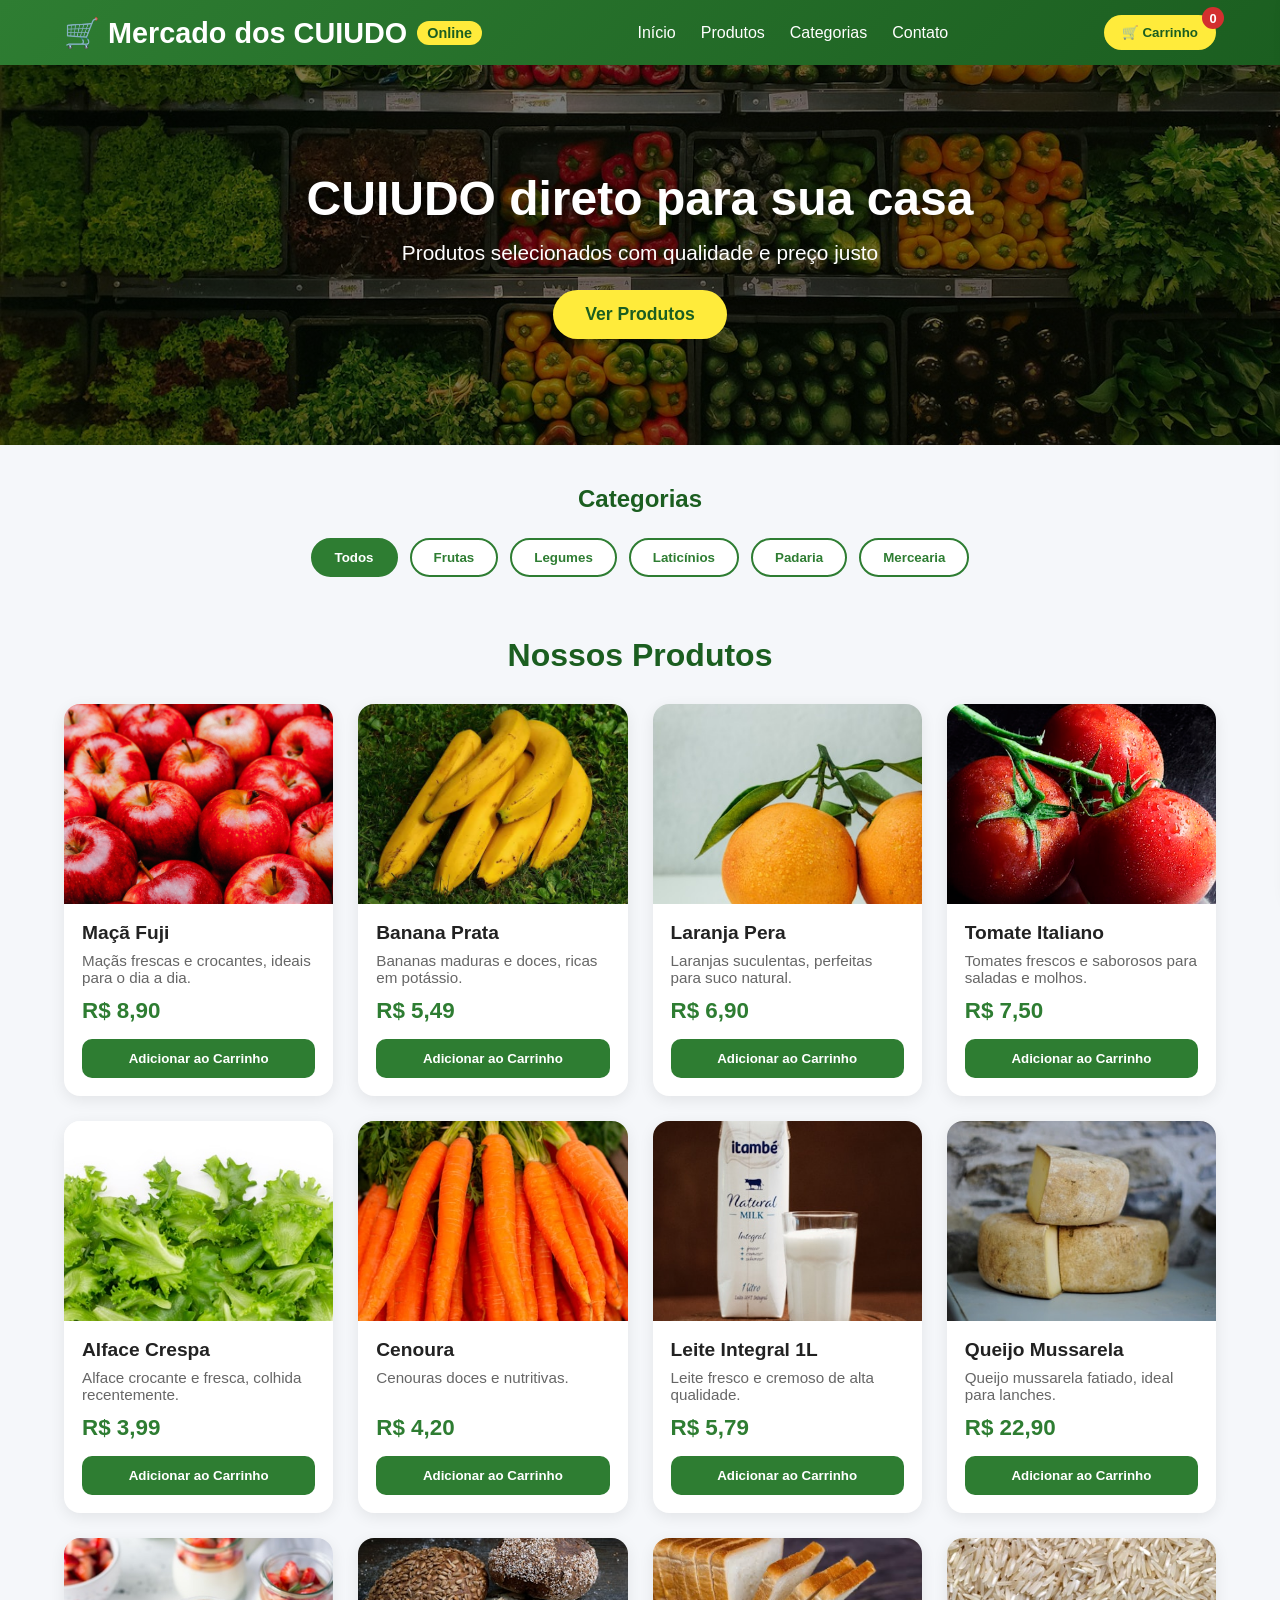
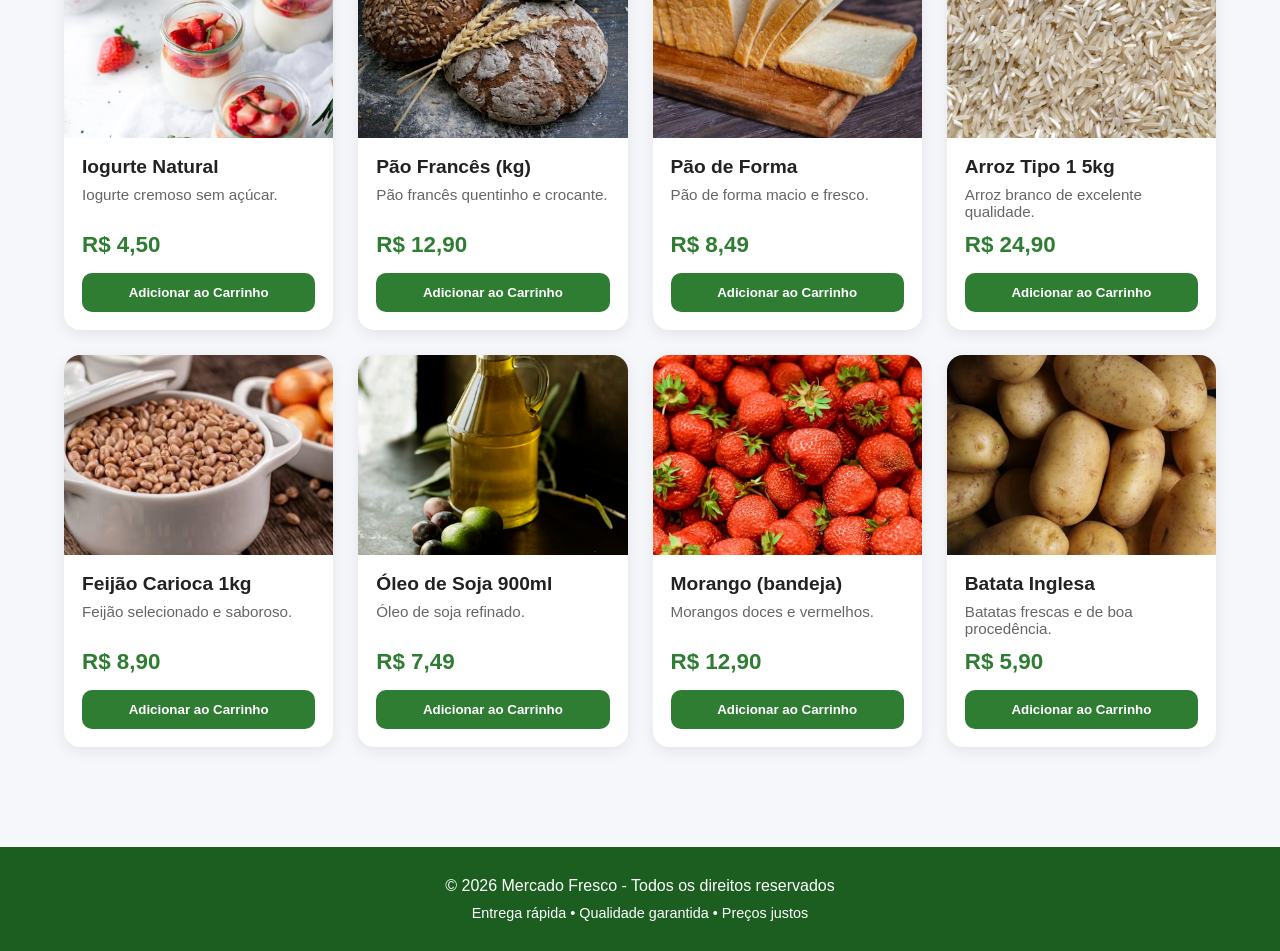
==== mercado-fresco (1)/index.html @ f6dec5c6 "Add files via upload" ====
<!DOCTYPE html>
<html lang="pt-BR">
<head>
  <meta charset="UTF-8">
  <meta name="viewport" content="width=device-width, initial-scale=1.0">
  <title>Mercado dos CUIUDO MAX - Supermercado INSANOS</title>
  <link rel="stylesheet" href="styles.css">
</head>
<body>

  <!-- Header -->
  <header>
    <div class="logo">
      🛒 Mercado dos CUIUDO <span>Online</span>
    </div>
    <nav>
      <a href="#home">Início</a>
      <a href="#produtos">Produtos</a>
      <a href="#categorias">Categorias</a>
      <a href="#contato">Contato</a>
    </nav>
    <button class="cart-btn" onclick="toggleCart()">
      🛒 Carrinho
      <span class="cart-count" id="cart-count">0</span>
    </button>
  </header>

  <!-- Hero -->
  <section class="hero" id="home">
    <div class="hero-content">
      <h1>CUIUDO direto para sua casa</h1>
      <p>Produtos selecionados com qualidade e preço justo</p>
      <button class="btn-primary" onclick="document.getElementById('produtos').scrollIntoView({behavior:'smooth'})">
        Ver Produtos
      </button>
    </div>
  </section>

  <!-- Categorias -->
  <section class="categories" id="categorias">
    <h2>Categorias</h2>
    <div class="cat-buttons">
      <button class="cat-btn active" onclick="filterProducts('todos')">Todos</button>
      <button class="cat-btn" onclick="filterProducts('frutas')">Frutas</button>
      <button class="cat-btn" onclick="filterProducts('legumes')">Legumes</button>
      <button class="cat-btn" onclick="filterProducts('laticinios')">Laticínios</button>
      <button class="cat-btn" onclick="filterProducts('padaria')">Padaria</button>
      <button class="cat-btn" onclick="filterProducts('mercearia')">Mercearia</button>
    </div>
  </section>

  <!-- Produtos -->
  <section class="products" id="produtos">
    <h2>Nossos Produtos</h2>
    <div class="product-grid" id="product-grid">
      <!-- Produtos serão inseridos via JavaScript -->
    </div>
  </section>

  <!-- Carrinho -->
  <div class="overlay" id="overlay" onclick="toggleCart()"></div>
  <div class="cart-sidebar" id="cart-sidebar">
    <div class="cart-header">
      <h3>Seu Carrinho</h3>
      <button class="close-cart" onclick="toggleCart()">×</button>
    </div>
    <div class="cart-items" id="cart-items">
      <p style="text-align:center; color:#999; margin-top:50px;">Seu carrinho está vazio</p>
    </div>
    <div class="cart-footer">
      <div class="total">
        <span>Total:</span>
        <span id="cart-total">R$ 0,00</span>
      </div>
      <button class="checkout-btn" onclick="checkout()">Finalizar Compra</button>
    </div>
  </div>

  <!-- Footer -->
  <footer id="contato">
    <p>© 2026 Mercado Fresco - Todos os direitos reservados</p>
    <p style="margin-top:10px; font-size:0.9rem;">Entrega rápida • Qualidade garantida • Preços justos</p>
  </footer>

  <script src="script.js"></script>
</body>
</html>
---- mercado-fresco (1)/styles.css ----
* {
  margin: 0;
  padding: 0;
  box-sizing: border-box;
  font-family: 'Segoe UI', Tahoma, Geneva, Verdana, sans-serif;
}

body {
  background-color: #f5f7fa;
  color: #333;
}

/* Header */
header {
  background: linear-gradient(135deg, #2e7d32, #1b5e20);
  color: white;
  padding: 15px 5%;
  display: flex;
  justify-content: space-between;
  align-items: center;
  position: sticky;
  top: 0;
  z-index: 100;
  box-shadow: 0 2px 10px rgba(0,0,0,0.2);
}

.logo {
  font-size: 1.8rem;
  font-weight: bold;
  display: flex;
  align-items: center;
  gap: 10px;
}

.logo span {
  background: #ffeb3b;
  color: #1b5e20;
  padding: 4px 10px;
  border-radius: 20px;
  font-size: 0.9rem;
}

nav {
  display: flex;
  gap: 25px;
}

nav a {
  color: white;
  text-decoration: none;
  font-weight: 500;
  transition: 0.3s;
}

nav a:hover {
  color: #ffeb3b;
}

.cart-btn {
  background: #ffeb3b;
  color: #1b5e20;
  border: none;
  padding: 10px 18px;
  border-radius: 30px;
  font-weight: bold;
  cursor: pointer;
  display: flex;
  align-items: center;
  gap: 8px;
  position: relative;
}

.cart-count {
  background: #d32f2f;
  color: white;
  border-radius: 50%;
  width: 22px;
  height: 22px;
  display: flex;
  align-items: center;
  justify-content: center;
  font-size: 0.8rem;
  position: absolute;
  top: -8px;
  right: -8px;
}

/* Hero */
.hero {
  background: linear-gradient(rgba(0,0,0,0.5), rgba(0,0,0,0.5)), 
              url('img/hero.jpg') center/cover;
  height: 380px;
  display: flex;
  align-items: center;
  justify-content: center;
  text-align: center;
  color: white;
}

.hero-content h1 {
  font-size: 3rem;
  margin-bottom: 15px;
  text-shadow: 2px 2px 8px rgba(0,0,0,0.6);
}

.hero-content p {
  font-size: 1.3rem;
  margin-bottom: 25px;
}

.btn-primary {
  background: #ffeb3b;
  color: #1b5e20;
  padding: 14px 32px;
  border: none;
  border-radius: 30px;
  font-size: 1.1rem;
  font-weight: bold;
  cursor: pointer;
  transition: 0.3s;
}

.btn-primary:hover {
  background: #fbc02d;
  transform: scale(1.05);
}

/* Categorias */
.categories {
  padding: 40px 5%;
  text-align: center;
}

.categories h2 {
  margin-bottom: 25px;
  color: #1b5e20;
}

.cat-buttons {
  display: flex;
  flex-wrap: wrap;
  justify-content: center;
  gap: 12px;
}

.cat-btn {
  background: white;
  border: 2px solid #2e7d32;
  color: #2e7d32;
  padding: 10px 22px;
  border-radius: 25px;
  cursor: pointer;
  font-weight: 600;
  transition: 0.3s;
}

.cat-btn:hover, .cat-btn.active {
  background: #2e7d32;
  color: white;
}

/* Produtos */
.products {
  padding: 20px 5% 60px;
}

.products h2 {
  text-align: center;
  margin-bottom: 30px;
  color: #1b5e20;
  font-size: 2rem;
}

.product-grid {
  display: grid;
  grid-template-columns: repeat(auto-fill, minmax(260px, 1fr));
  gap: 25px;
}

.product-card {
  background: white;
  border-radius: 16px;
  overflow: hidden;
  box-shadow: 0 4px 15px rgba(0,0,0,0.08);
  transition: 0.3s;
  display: flex;
  flex-direction: column;
}

.product-card:hover {
  transform: translateY(-8px);
  box-shadow: 0 12px 25px rgba(0,0,0,0.15);
}

.product-img {
  height: 200px;
  width: 100%;
  object-fit: cover;
}

.product-info {
  padding: 18px;
  flex-grow: 1;
  display: flex;
  flex-direction: column;
}

.product-info h3 {
  font-size: 1.2rem;
  margin-bottom: 8px;
  color: #222;
}

.product-info p {
  color: #666;
  font-size: 0.95rem;
  margin-bottom: 12px;
  flex-grow: 1;
}

.price {
  font-size: 1.4rem;
  font-weight: bold;
  color: #2e7d32;
  margin-bottom: 15px;
}

.add-btn {
  background: #2e7d32;
  color: white;
  border: none;
  padding: 12px;
  border-radius: 10px;
  font-weight: 600;
  cursor: pointer;
  transition: 0.3s;
  width: 100%;
}

.add-btn:hover {
  background: #1b5e20;
}

/* Carrinho lateral */
.cart-sidebar {
  position: fixed;
  top: 0;
  right: -400px;
  width: 380px;
  height: 100%;
  background: white;
  box-shadow: -5px 0 20px rgba(0,0,0,0.2);
  transition: 0.4s;
  z-index: 200;
  display: flex;
  flex-direction: column;
}

.cart-sidebar.open {
  right: 0;
}

.cart-header {
  background: #2e7d32;
  color: white;
  padding: 20px;
  display: flex;
  justify-content: space-between;
  align-items: center;
}

.close-cart {
  background: none;
  border: none;
  color: white;
  font-size: 1.8rem;
  cursor: pointer;
}

.cart-items {
  flex-grow: 1;
  overflow-y: auto;
  padding: 20px;
}

.cart-item {
  display: flex;
  gap: 15px;
  margin-bottom: 20px;
  border-bottom: 1px solid #eee;
  padding-bottom: 15px;
}

.cart-item img {
  width: 70px;
  height: 70px;
  object-fit: cover;
  border-radius: 8px;
}

.cart-item-info {
  flex-grow: 1;
}

.cart-item-info h4 {
  font-size: 1rem;
  margin-bottom: 5px;
}

.remove-btn {
  background: #ff5252;
  color: white;
  border: none;
  padding: 4px 10px;
  border-radius: 5px;
  cursor: pointer;
  font-size: 0.8rem;
}

.cart-footer {
  padding: 20px;
  border-top: 2px solid #eee;
}

.total {
  font-size: 1.4rem;
  font-weight: bold;
  margin-bottom: 15px;
  display: flex;
  justify-content: space-between;
}

.checkout-btn {
  background: #ffeb3b;
  color: #1b5e20;
  width: 100%;
  padding: 14px;
  border: none;
  border-radius: 10px;
  font-size: 1.1rem;
  font-weight: bold;
  cursor: pointer;
}

.overlay {
  position: fixed;
  top: 0;
  left: 0;
  width: 100%;
  height: 100%;
  background: rgba(0,0,0,0.5);
  z-index: 150;
  display: none;
}

.overlay.show {
  display: block;
}

/* Footer */
footer {
  background: #1b5e20;
  color: white;
  text-align: center;
  padding: 30px;
  margin-top: 40px;
}

/* Responsivo */
@media (max-width: 768px) {
  nav { 
    display: none; 
  }
  
  .hero-content h1 { 
    font-size: 2.2rem; 
  }
  
  .cart-sidebar { 
    width: 100%; 
    right: -100%; 
  }
}
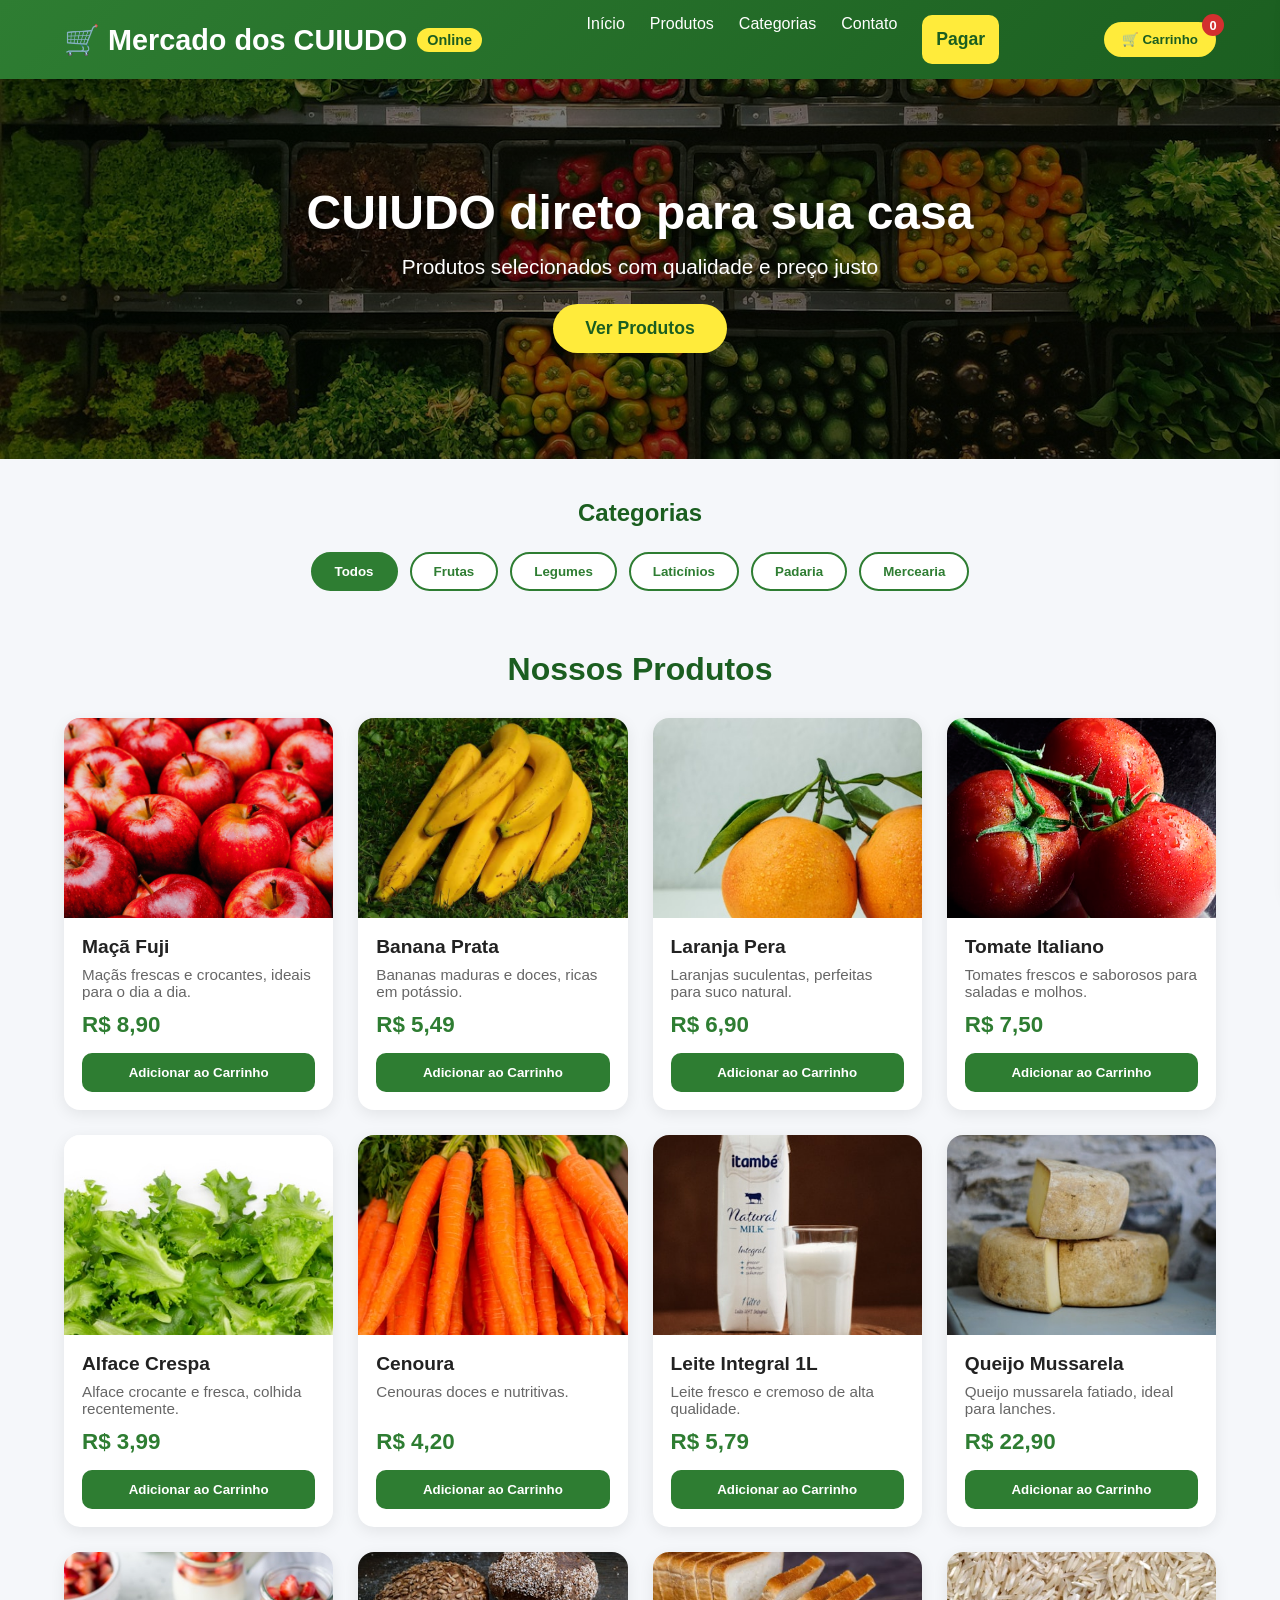
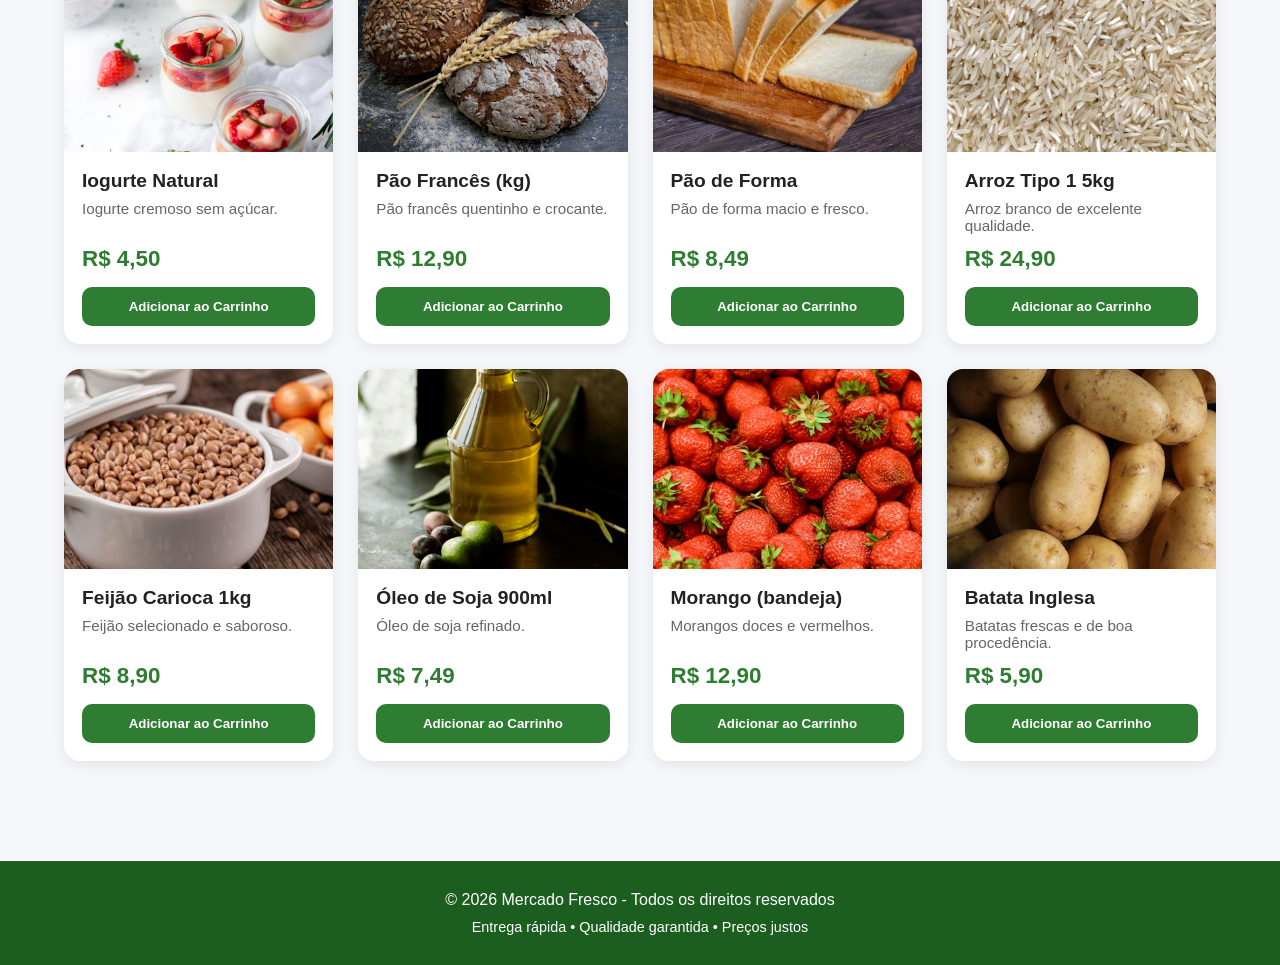
==== commit 6e3653a3: "Update index.html" ====
--- a/mercado-fresco (1)/index.html
+++ b/mercado-fresco (1)/index.html
@@ -18,6 +18,9 @@
       <a href="#produtos">Produtos</a>
       <a href="#categorias">Categorias</a>
       <a href="#contato">Contato</a>
+      <a href="formas-de-pagamento.html" class="checkout-btn" style="display:block; text-align:center; text-decoration:none;">
+        Pagar
+      </a>
     </nav>
     <button class="cart-btn" onclick="toggleCart()">
       🛒 Carrinho
